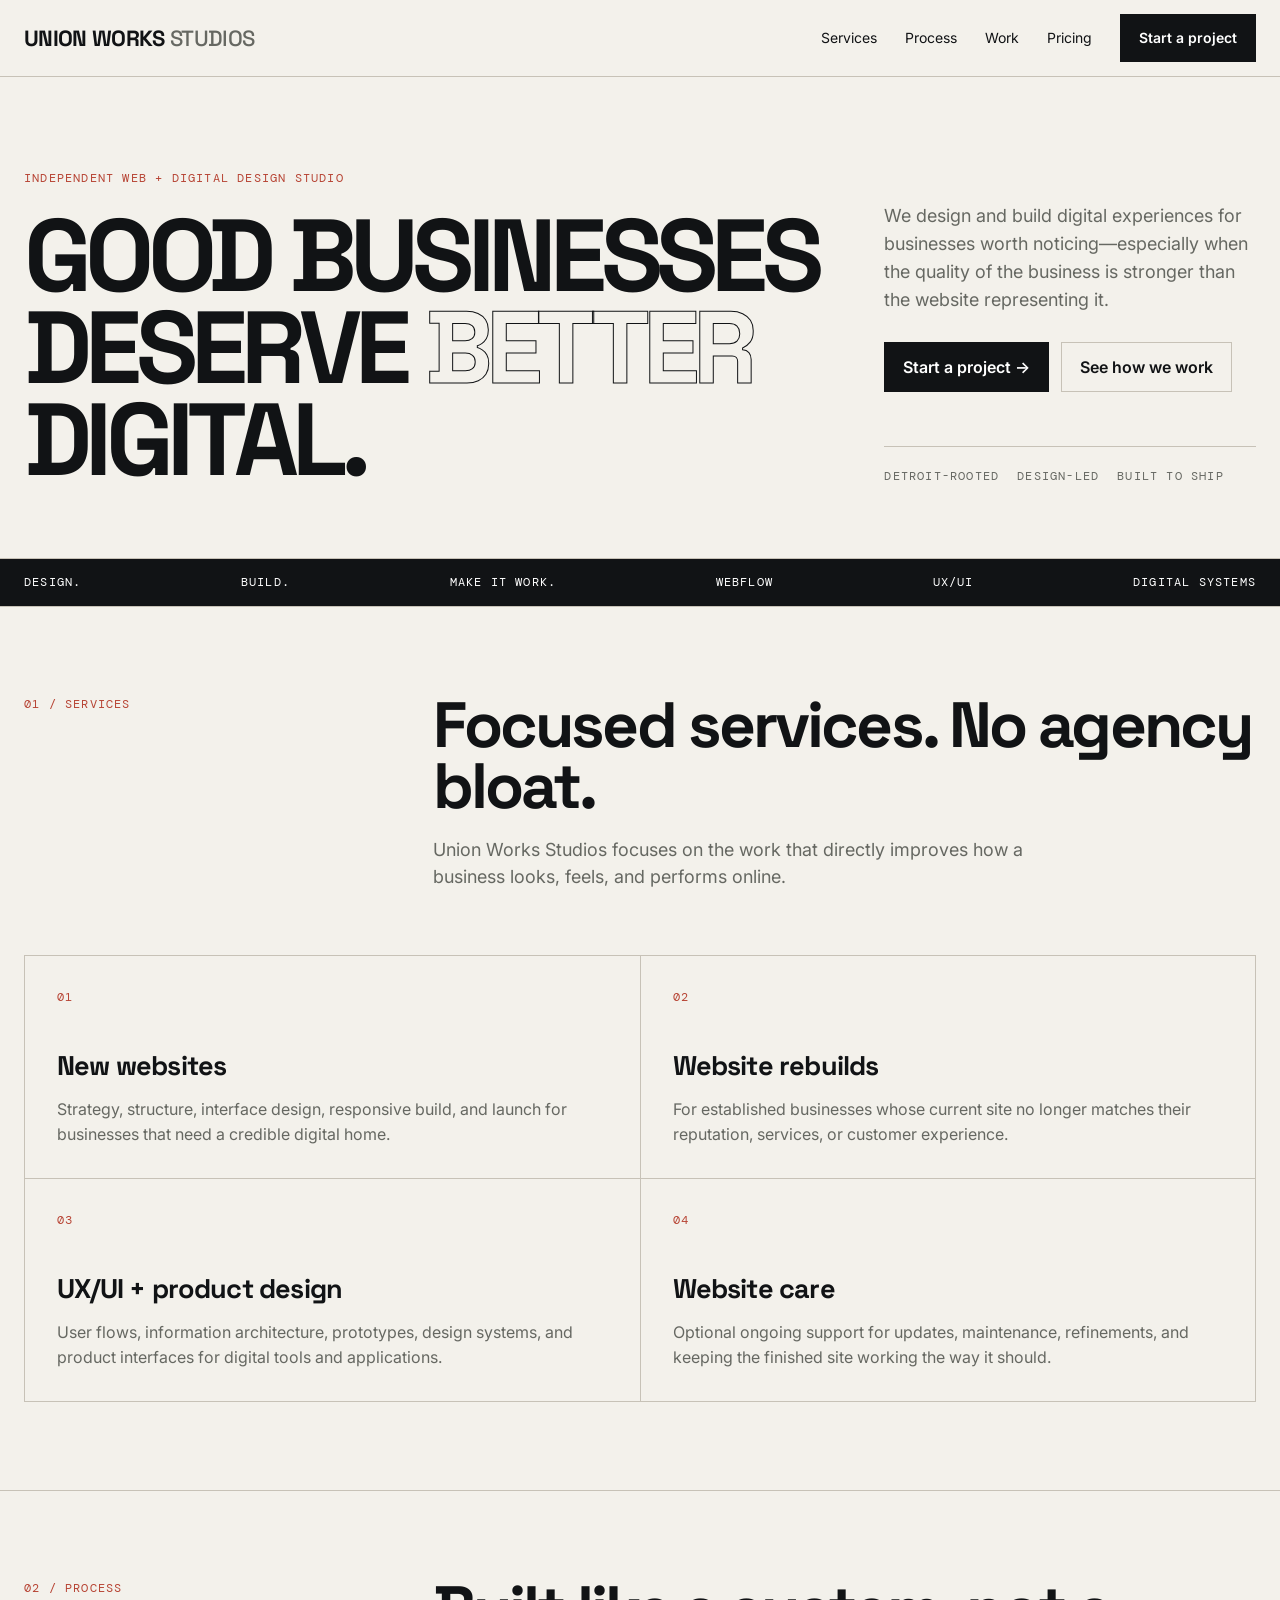
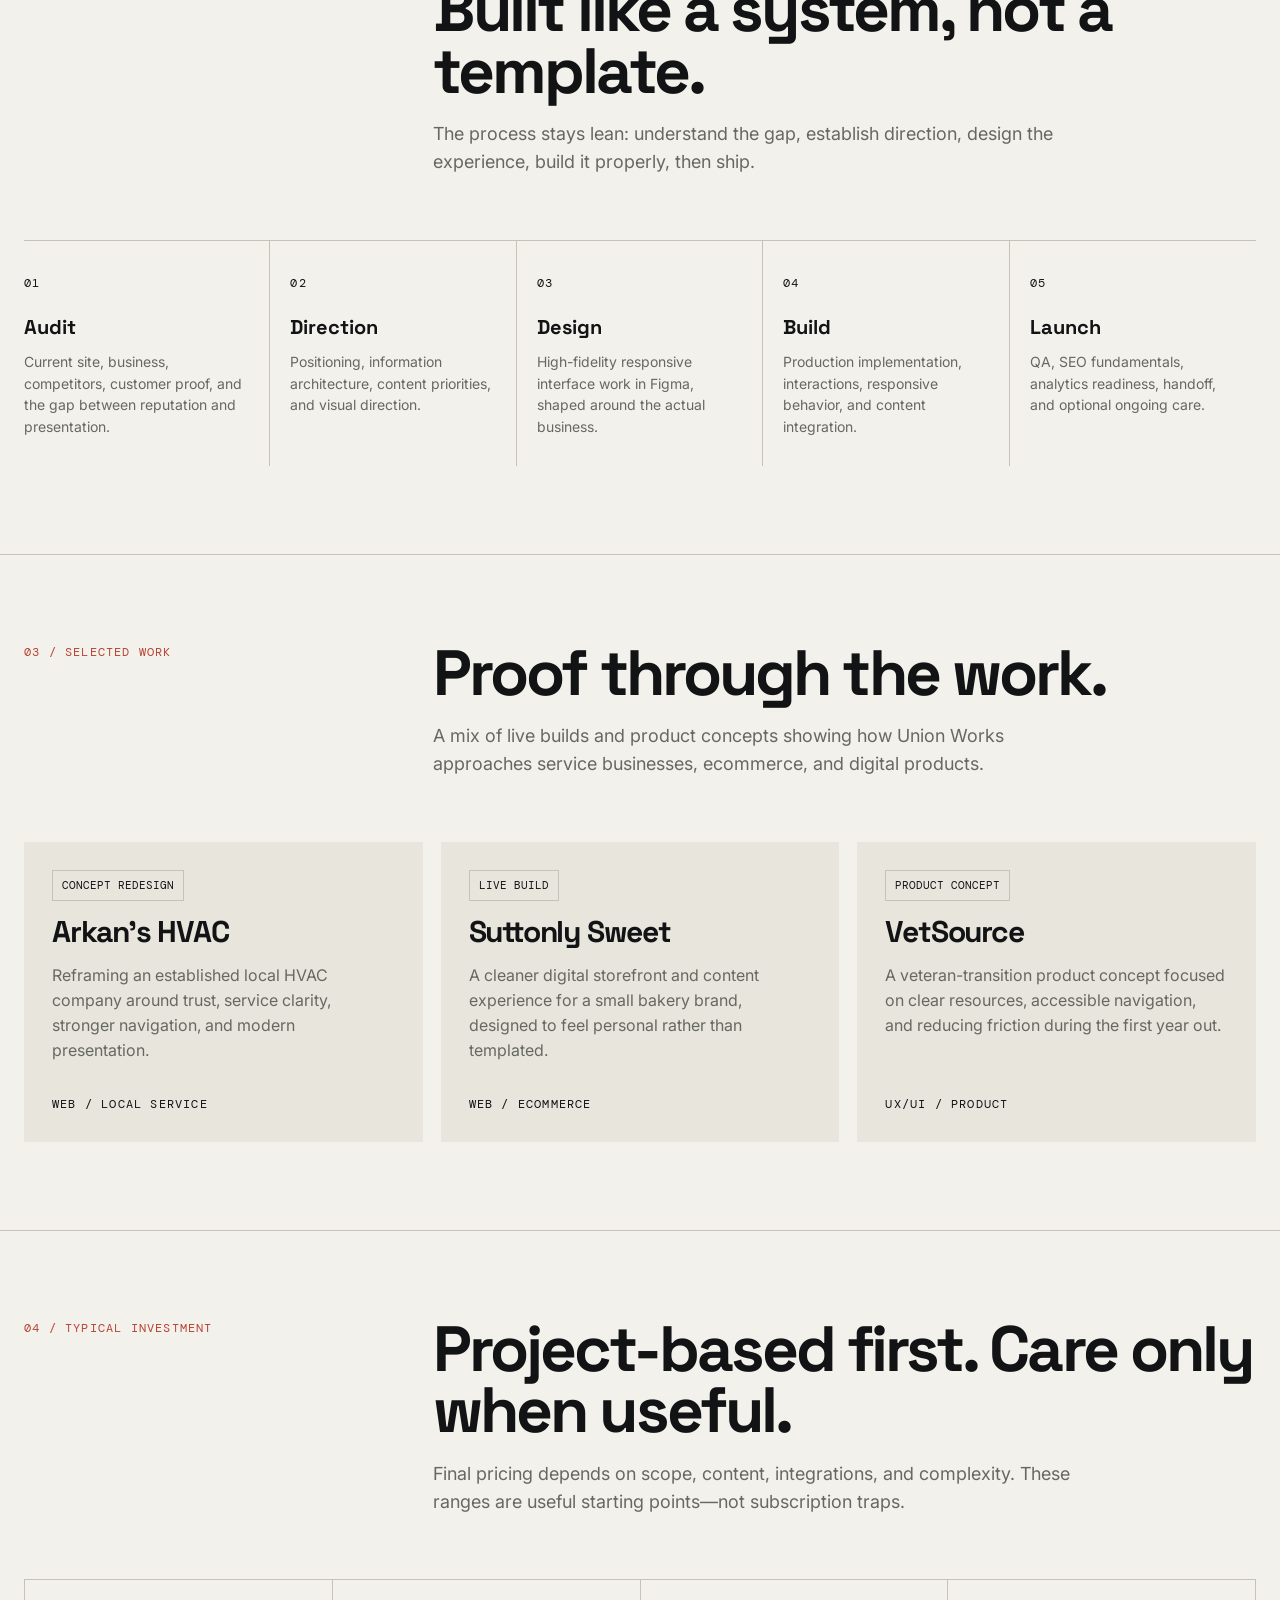
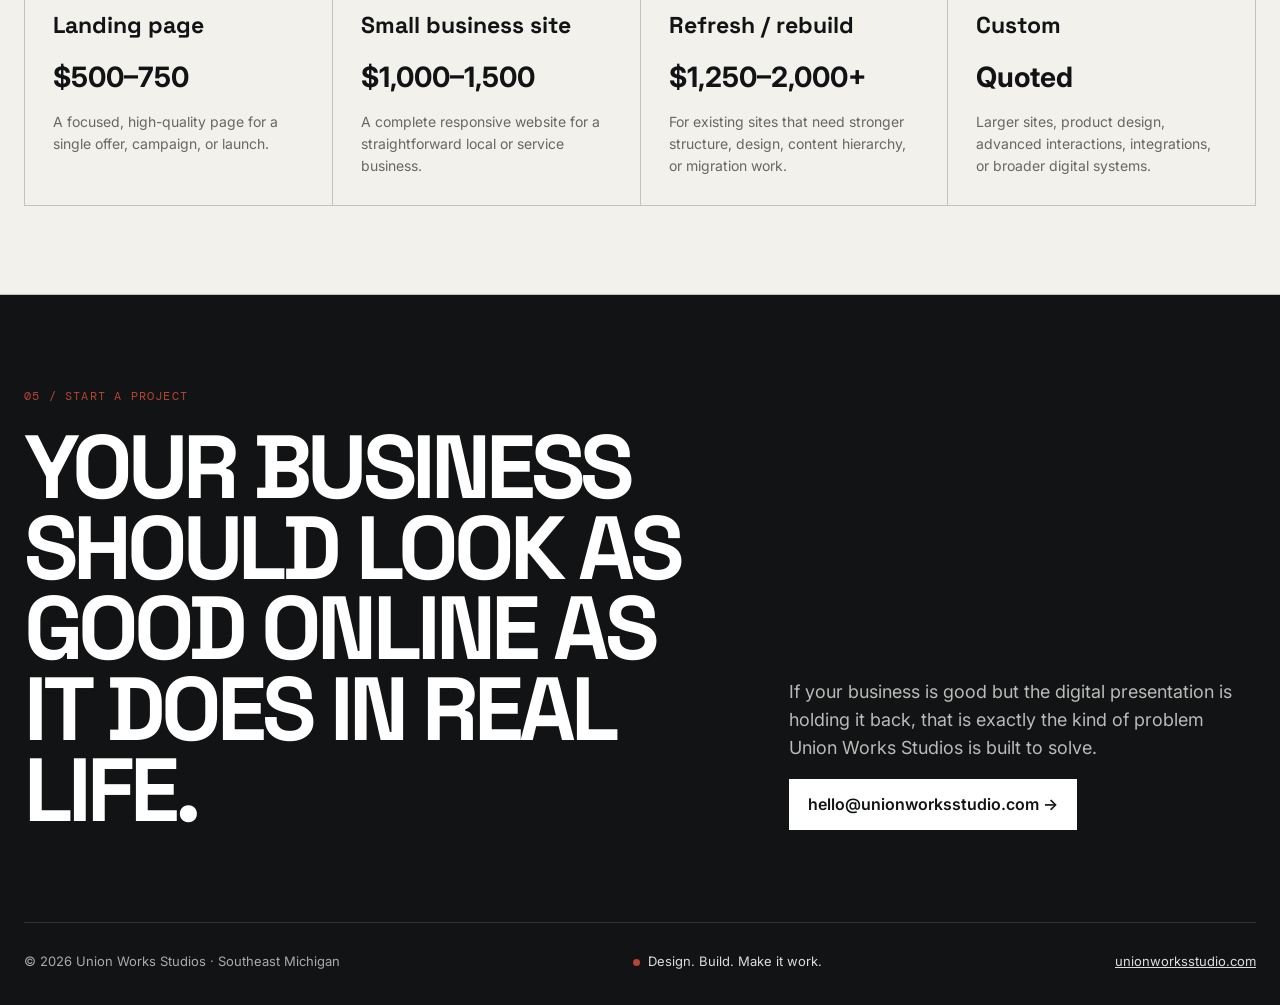
==== union-works-studio-site/index.html @ 0f821aab "Create Union Works Studios public site" ====
<!doctype html>
<html lang="en">
<head>
  <meta charset="utf-8">
  <meta name="viewport" content="width=device-width,initial-scale=1">
  <meta name="description" content="Union Works Studios is an independent web and digital design studio building sharper websites and digital experiences for businesses worth noticing.">
  <title>Union Works Studios — Design. Build. Make it work.</title>
  <link rel="preconnect" href="https://fonts.googleapis.com">
  <link rel="preconnect" href="https://fonts.gstatic.com" crossorigin>
  <link href="https://fonts.googleapis.com/css2?family=DM+Mono:wght@400;500&family=Inter:wght@400;500;600;700&family=Space+Grotesk:wght@500;600;700&display=swap" rel="stylesheet">
  <style>
    :root{--ink:#111315;--paper:#f3f1eb;--panel:#e8e5dc;--line:#c7c2b7;--muted:#666862;--red:#b74434;--max:1240px}
    *{box-sizing:border-box}html{scroll-behavior:smooth}body{margin:0;background:var(--paper);color:var(--ink);font-family:Inter,Arial,sans-serif;line-height:1.55}a{color:inherit}.wrap{width:min(var(--max),calc(100% - 48px));margin:auto}.mono{font-family:"DM Mono",monospace;text-transform:uppercase;letter-spacing:.1em;font-size:12px}.topbar{border-bottom:1px solid var(--line);background:rgba(243,241,235,.94);position:sticky;top:0;z-index:20;backdrop-filter:blur(10px)}nav{height:76px;display:flex;align-items:center;justify-content:space-between;gap:24px}.brand{font-family:"Space Grotesk",sans-serif;font-weight:700;letter-spacing:-.03em;font-size:22px;text-decoration:none}.brand span{font-weight:500;color:var(--muted)}.navlinks{display:flex;gap:28px;align-items:center;font-size:14px}.navlinks a{text-decoration:none}.cta{display:inline-flex;align-items:center;justify-content:center;padding:12px 18px;background:var(--ink);color:#fff;text-decoration:none;font-weight:600;border:1px solid var(--ink);transition:.2s}.cta:hover{background:var(--red);border-color:var(--red)}.hero{padding:92px 0 72px;border-bottom:1px solid var(--line)}.hero-grid{display:grid;grid-template-columns:1.5fr .7fr;gap:64px;align-items:end}.eyebrow{color:var(--red);margin-bottom:22px}.hero h1{font-family:"Space Grotesk",sans-serif;font-size:clamp(58px,8vw,118px);line-height:.9;letter-spacing:-.065em;margin:0;max-width:950px}.hero h1 em{font-style:normal;color:transparent;-webkit-text-stroke:1px var(--ink)}.hero-copy{max-width:420px}.hero-copy p{font-size:18px;color:var(--muted);margin:0 0 28px}.actions{display:flex;gap:12px;flex-wrap:wrap}.ghost{display:inline-flex;padding:12px 18px;border:1px solid var(--line);text-decoration:none;font-weight:600}.hero-note{margin-top:54px;padding-top:20px;border-top:1px solid var(--line);display:flex;gap:18px;flex-wrap:wrap;color:var(--muted)}.ticker{border-bottom:1px solid var(--line);background:var(--ink);color:#fff}.ticker .wrap{display:flex;justify-content:space-between;gap:22px;padding:14px 0;overflow:hidden}.ticker span{white-space:nowrap}.section{padding:88px 0;border-bottom:1px solid var(--line)}.section-head{display:grid;grid-template-columns:.6fr 1.4fr;gap:56px;margin-bottom:46px}.section h2{font-family:"Space Grotesk",sans-serif;font-size:clamp(38px,5vw,68px);line-height:.96;letter-spacing:-.045em;margin:0}.section-intro{font-size:18px;color:var(--muted);max-width:650px}.cards{display:grid;grid-template-columns:repeat(2,1fr);border-top:1px solid var(--line);border-left:1px solid var(--line)}.card{padding:32px;border-right:1px solid var(--line);border-bottom:1px solid var(--line);min-height:220px}.num{color:var(--red);margin-bottom:38px}.card h3{font-family:"Space Grotesk",sans-serif;font-size:27px;letter-spacing:-.03em;margin:0 0 10px}.card p{margin:0;color:var(--muted);max-width:520px}.process{display:grid;grid-template-columns:repeat(5,1fr);border-top:1px solid var(--line)}.step{padding:28px 20px 28px 0;border-right:1px solid var(--line)}.step+.step{padding-left:20px}.step:last-child{border-right:0}.step b{display:block;margin:18px 0 8px;font-family:"Space Grotesk",sans-serif;font-size:20px}.step p{margin:0;color:var(--muted);font-size:14px}.work{display:grid;grid-template-columns:repeat(3,1fr);gap:18px}.work-card{background:var(--panel);padding:28px;min-height:300px;display:flex;flex-direction:column;justify-content:space-between}.work-card h3{font-family:"Space Grotesk",sans-serif;font-size:30px;letter-spacing:-.04em;margin:8px 0}.work-card p{color:var(--muted);margin:0}.tag{display:inline-flex;width:max-content;border:1px solid var(--line);padding:6px 9px;font-size:11px;font-family:"DM Mono",monospace;text-transform:uppercase}.pricing{display:grid;grid-template-columns:repeat(4,1fr);border-top:1px solid var(--line);border-left:1px solid var(--line)}.price{padding:28px;border-right:1px solid var(--line);border-bottom:1px solid var(--line)}.price h3{font-family:"Space Grotesk",sans-serif;margin:0 0 12px;font-size:23px}.price strong{display:block;font-size:28px;margin-bottom:12px}.price p{color:var(--muted);font-size:14px;margin:0}.contact{background:var(--ink);color:#fff;padding:92px 0}.contact-grid{display:grid;grid-template-columns:1.2fr .8fr;gap:64px;align-items:end}.contact h2{font-family:"Space Grotesk",sans-serif;font-size:clamp(50px,7vw,92px);line-height:.9;letter-spacing:-.055em;margin:0}.contact p{color:#b9bbb7;font-size:18px}.contact .cta{background:#fff;color:var(--ink);border-color:#fff}.contact .cta:hover{background:var(--red);border-color:var(--red);color:#fff}footer{background:var(--ink);color:#aaa;padding:0 0 34px}.footer-row{padding-top:28px;border-top:1px solid #333;display:flex;justify-content:space-between;gap:24px;font-size:13px}.footer-row a{color:#ddd}.proof{color:#ddd}.proof::before{content:"";display:inline-block;width:7px;height:7px;background:var(--red);border-radius:50%;margin-right:8px}@media(max-width:900px){.hero-grid,.section-head,.contact-grid{grid-template-columns:1fr}.hero-copy{max-width:650px}.process{grid-template-columns:1fr}.step,.step+.step{padding:22px 0;border-right:0;border-bottom:1px solid var(--line)}.cards,.work,.pricing{grid-template-columns:1fr 1fr}.navlinks a:not(.cta){display:none}}@media(max-width:620px){.wrap{width:min(var(--max),calc(100% - 28px))}nav{height:66px}.brand{font-size:18px}.hero{padding:64px 0 52px}.cards,.work,.pricing{grid-template-columns:1fr}.section{padding:62px 0}.hero h1{font-size:58px}.contact{padding:64px 0}.footer-row{flex-direction:column}}
  </style>
</head>
<body>
  <header class="topbar">
    <nav class="wrap">
      <a class="brand" href="#top">UNION WORKS <span>STUDIOS</span></a>
      <div class="navlinks">
        <a href="#services">Services</a><a href="#process">Process</a><a href="#work">Work</a><a href="#pricing">Pricing</a><a class="cta" href="#contact">Start a project</a>
      </div>
    </nav>
  </header>

  <main id="top">
    <section class="hero">
      <div class="wrap hero-grid">
        <div>
          <div class="mono eyebrow">Independent web + digital design studio</div>
          <h1>GOOD BUSINESSES<br>DESERVE <em>BETTER</em><br>DIGITAL.</h1>
        </div>
        <div class="hero-copy">
          <p>We design and build digital experiences for businesses worth noticing—especially when the quality of the business is stronger than the website representing it.</p>
          <div class="actions"><a class="cta" href="#contact">Start a project →</a><a class="ghost" href="#process">See how we work</a></div>
          <div class="hero-note mono"><span>Detroit-rooted</span><span>Design-led</span><span>Built to ship</span></div>
        </div>
      </div>
    </section>

    <div class="ticker"><div class="wrap mono"><span>Design.</span><span>Build.</span><span>Make it work.</span><span>Webflow</span><span>UX/UI</span><span>Digital systems</span></div></div>

    <section class="section" id="services">
      <div class="wrap">
        <div class="section-head"><div class="mono eyebrow">01 / Services</div><div><h2>Focused services. No agency bloat.</h2><p class="section-intro">Union Works Studios focuses on the work that directly improves how a business looks, feels, and performs online.</p></div></div>
        <div class="cards">
          <article class="card"><div class="mono num">01</div><h3>New websites</h3><p>Strategy, structure, interface design, responsive build, and launch for businesses that need a credible digital home.</p></article>
          <article class="card"><div class="mono num">02</div><h3>Website rebuilds</h3><p>For established businesses whose current site no longer matches their reputation, services, or customer experience.</p></article>
          <article class="card"><div class="mono num">03</div><h3>UX/UI + product design</h3><p>User flows, information architecture, prototypes, design systems, and product interfaces for digital tools and applications.</p></article>
          <article class="card"><div class="mono num">04</div><h3>Website care</h3><p>Optional ongoing support for updates, maintenance, refinements, and keeping the finished site working the way it should.</p></article>
        </div>
      </div>
    </section>

    <section class="section" id="process">
      <div class="wrap">
        <div class="section-head"><div class="mono eyebrow">02 / Process</div><div><h2>Built like a system, not a template.</h2><p class="section-intro">The process stays lean: understand the gap, establish direction, design the experience, build it properly, then ship.</p></div></div>
        <div class="process">
          <div class="step"><span class="mono">01</span><b>Audit</b><p>Current site, business, competitors, customer proof, and the gap between reputation and presentation.</p></div>
          <div class="step"><span class="mono">02</span><b>Direction</b><p>Positioning, information architecture, content priorities, and visual direction.</p></div>
          <div class="step"><span class="mono">03</span><b>Design</b><p>High-fidelity responsive interface work in Figma, shaped around the actual business.</p></div>
          <div class="step"><span class="mono">04</span><b>Build</b><p>Production implementation, interactions, responsive behavior, and content integration.</p></div>
          <div class="step"><span class="mono">05</span><b>Launch</b><p>QA, SEO fundamentals, analytics readiness, handoff, and optional ongoing care.</p></div>
        </div>
      </div>
    </section>

    <section class="section" id="work">
      <div class="wrap">
        <div class="section-head"><div class="mono eyebrow">03 / Selected work</div><div><h2>Proof through the work.</h2><p class="section-intro">A mix of live builds and product concepts showing how Union Works approaches service businesses, ecommerce, and digital products.</p></div></div>
        <div class="work">
          <article class="work-card"><div><span class="tag">Concept redesign</span><h3>Arkan’s HVAC</h3><p>Reframing an established local HVAC company around trust, service clarity, stronger navigation, and modern presentation.</p></div><div class="mono">Web / Local service</div></article>
          <article class="work-card"><div><span class="tag">Live build</span><h3>Suttonly Sweet</h3><p>A cleaner digital storefront and content experience for a small bakery brand, designed to feel personal rather than templated.</p></div><div class="mono">Web / Ecommerce</div></article>
          <article class="work-card"><div><span class="tag">Product concept</span><h3>VetSource</h3><p>A veteran-transition product concept focused on clear resources, accessible navigation, and reducing friction during the first year out.</p></div><div class="mono">UX/UI / Product</div></article>
        </div>
      </div>
    </section>

    <section class="section" id="pricing">
      <div class="wrap">
        <div class="section-head"><div class="mono eyebrow">04 / Typical investment</div><div><h2>Project-based first. Care only when useful.</h2><p class="section-intro">Final pricing depends on scope, content, integrations, and complexity. These ranges are useful starting points—not subscription traps.</p></div></div>
        <div class="pricing">
          <div class="price"><h3>Landing page</h3><strong>$500–750</strong><p>A focused, high-quality page for a single offer, campaign, or launch.</p></div>
          <div class="price"><h3>Small business site</h3><strong>$1,000–1,500</strong><p>A complete responsive website for a straightforward local or service business.</p></div>
          <div class="price"><h3>Refresh / rebuild</h3><strong>$1,250–2,000+</strong><p>For existing sites that need stronger structure, design, content hierarchy, or migration work.</p></div>
          <div class="price"><h3>Custom</h3><strong>Quoted</strong><p>Larger sites, product design, advanced interactions, integrations, or broader digital systems.</p></div>
        </div>
      </div>
    </section>

    <section class="contact" id="contact">
      <div class="wrap contact-grid">
        <div><div class="mono eyebrow">05 / Start a project</div><h2>YOUR BUSINESS SHOULD LOOK AS GOOD ONLINE AS IT DOES IN REAL LIFE.</h2></div>
        <div><p>If your business is good but the digital presentation is holding it back, that is exactly the kind of problem Union Works Studios is built to solve.</p><a class="cta" href="mailto:hello@unionworksstudio.com?subject=Project%20Inquiry%20—%20Union%20Works%20Studios">hello@unionworksstudio.com →</a></div>
      </div>
    </section>
  </main>

  <footer><div class="wrap footer-row"><span>© 2026 Union Works Studios · Southeast Michigan</span><span class="proof">Design. Build. Make it work.</span><a href="https://unionworksstudio.com">unionworksstudio.com</a></div></footer>
</body>
</html>
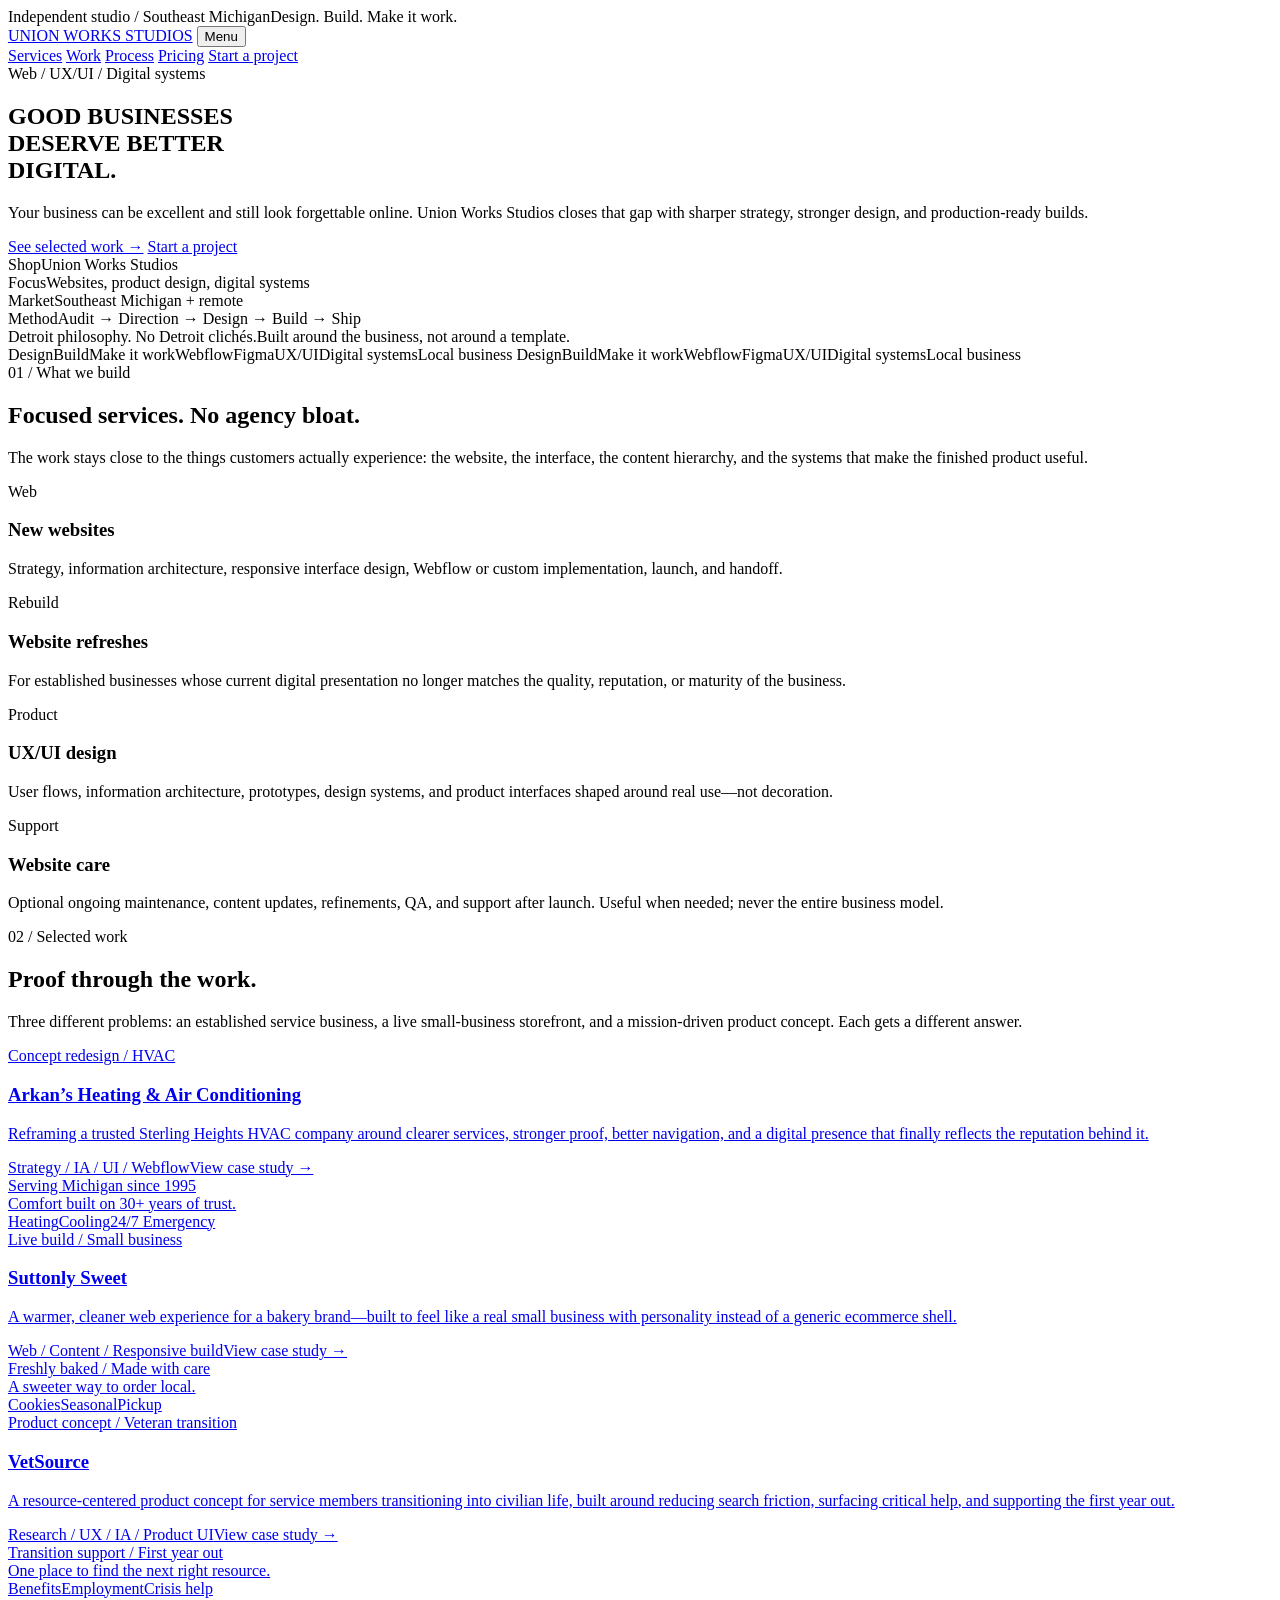
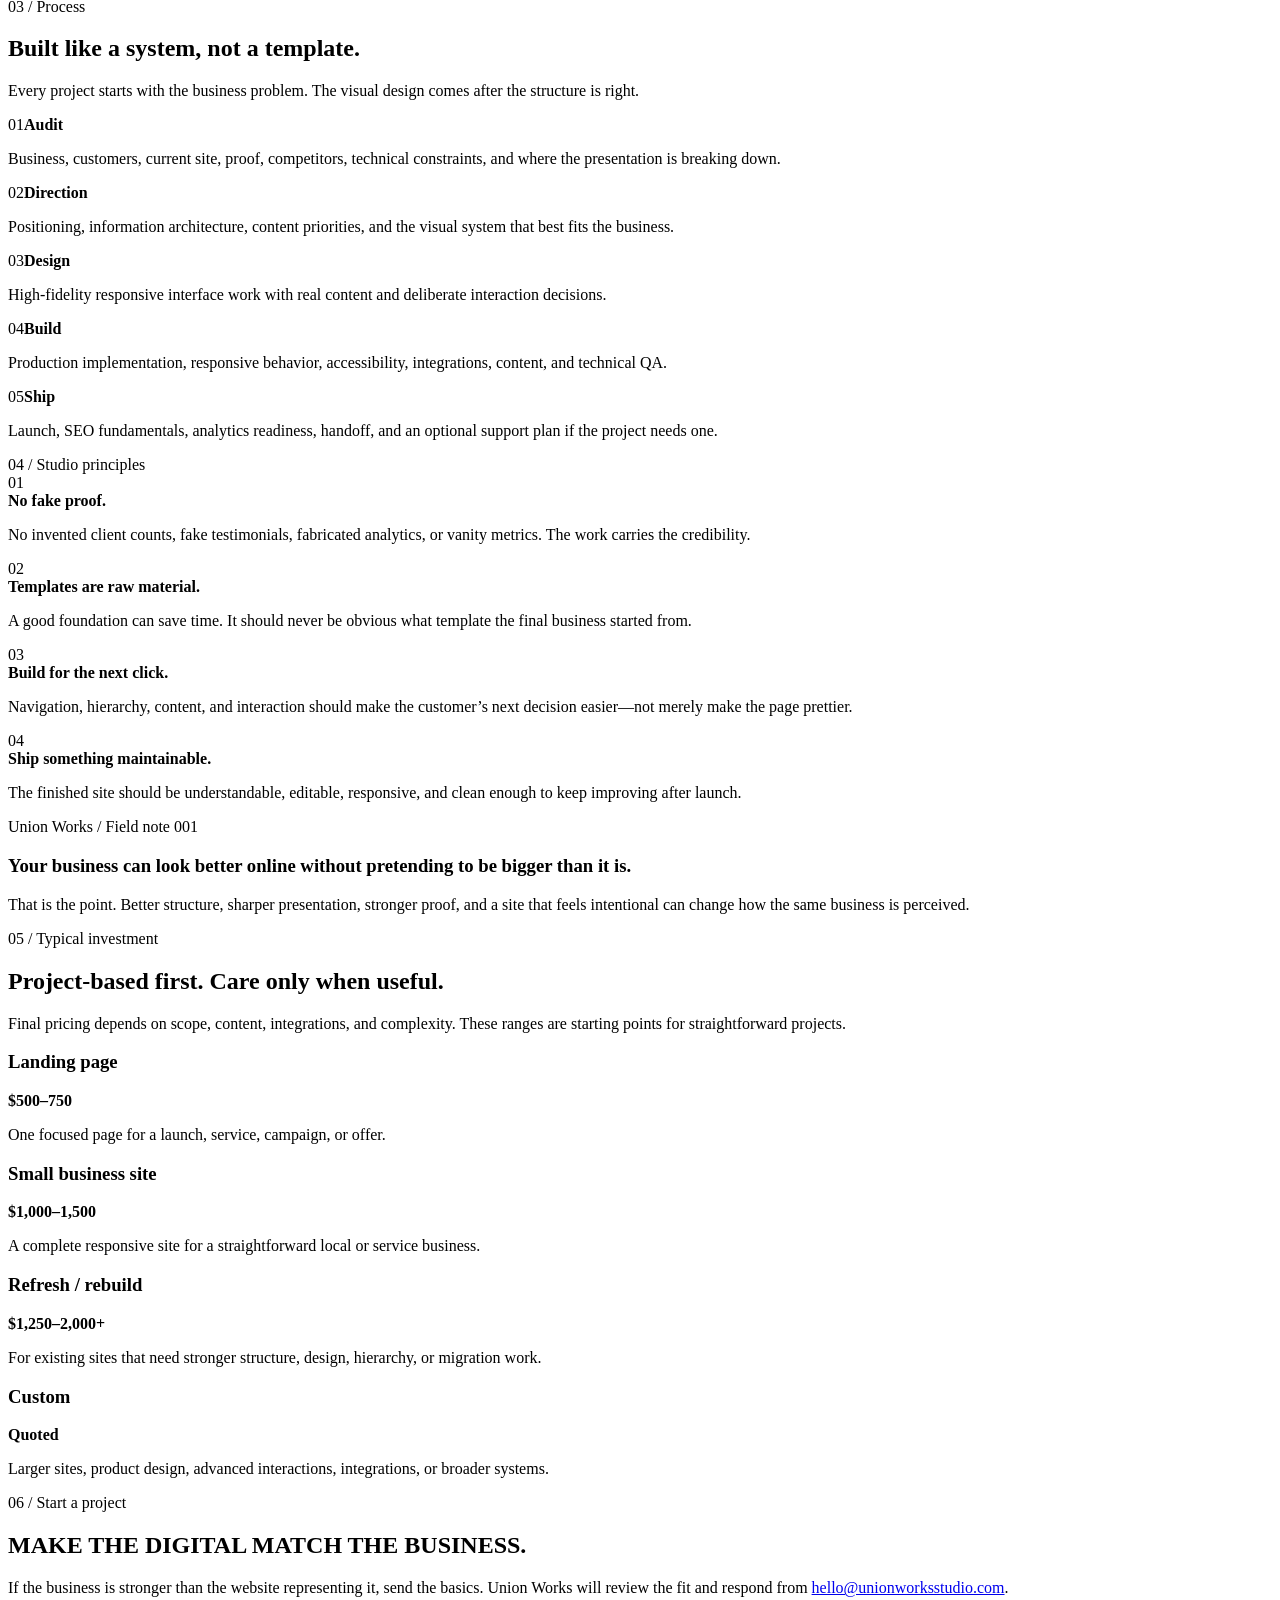
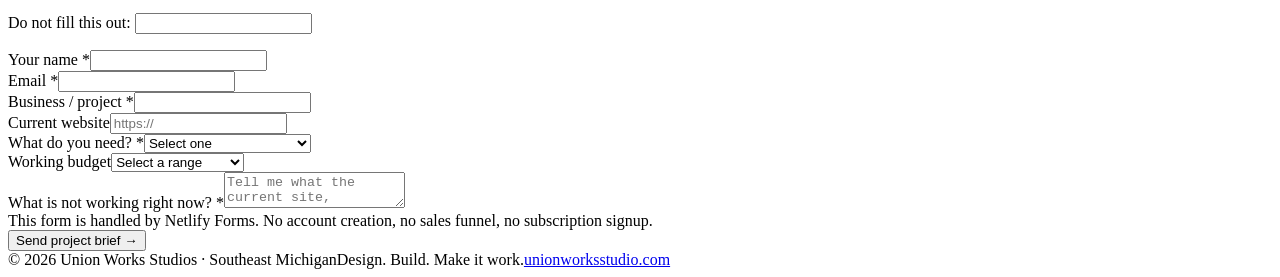
==== commit 028d7d36: "Rebuild Union Works Studios homepage around stronger proof and conversion" ====
--- a/union-works-studio-site/index.html
+++ b/union-works-studio-site/index.html
@@ -3,22 +3,31 @@
 <head>
   <meta charset="utf-8">
   <meta name="viewport" content="width=device-width,initial-scale=1">
-  <meta name="description" content="Union Works Studios is an independent web and digital design studio building sharper websites and digital experiences for businesses worth noticing.">
+  <meta name="description" content="Union Works Studios is an independent web and digital design studio in Southeast Michigan. We design and build sharper websites, UX/UI, and digital experiences for businesses worth noticing.">
+  <meta name="theme-color" content="#111315">
+  <meta property="og:title" content="Union Works Studios — Design. Build. Make it work.">
+  <meta property="og:description" content="Independent web + digital design studio. Good businesses deserve better digital.">
+  <meta property="og:type" content="website">
+  <meta property="og:url" content="https://unionworksstudio.com/">
   <title>Union Works Studios — Design. Build. Make it work.</title>
-  <link rel="preconnect" href="https://fonts.googleapis.com">
-  <link rel="preconnect" href="https://fonts.gstatic.com" crossorigin>
-  <link href="https://fonts.googleapis.com/css2?family=DM+Mono:wght@400;500&family=Inter:wght@400;500;600;700&family=Space+Grotesk:wght@500;600;700&display=swap" rel="stylesheet">
-  <style>
-    :root{--ink:#111315;--paper:#f3f1eb;--panel:#e8e5dc;--line:#c7c2b7;--muted:#666862;--red:#b74434;--max:1240px}
-    *{box-sizing:border-box}html{scroll-behavior:smooth}body{margin:0;background:var(--paper);color:var(--ink);font-family:Inter,Arial,sans-serif;line-height:1.55}a{color:inherit}.wrap{width:min(var(--max),calc(100% - 48px));margin:auto}.mono{font-family:"DM Mono",monospace;text-transform:uppercase;letter-spacing:.1em;font-size:12px}.topbar{border-bottom:1px solid var(--line);background:rgba(243,241,235,.94);position:sticky;top:0;z-index:20;backdrop-filter:blur(10px)}nav{height:76px;display:flex;align-items:center;justify-content:space-between;gap:24px}.brand{font-family:"Space Grotesk",sans-serif;font-weight:700;letter-spacing:-.03em;font-size:22px;text-decoration:none}.brand span{font-weight:500;color:var(--muted)}.navlinks{display:flex;gap:28px;align-items:center;font-size:14px}.navlinks a{text-decoration:none}.cta{display:inline-flex;align-items:center;justify-content:center;padding:12px 18px;background:var(--ink);color:#fff;text-decoration:none;font-weight:600;border:1px solid var(--ink);transition:.2s}.cta:hover{background:var(--red);border-color:var(--red)}.hero{padding:92px 0 72px;border-bottom:1px solid var(--line)}.hero-grid{display:grid;grid-template-columns:1.5fr .7fr;gap:64px;align-items:end}.eyebrow{color:var(--red);margin-bottom:22px}.hero h1{font-family:"Space Grotesk",sans-serif;font-size:clamp(58px,8vw,118px);line-height:.9;letter-spacing:-.065em;margin:0;max-width:950px}.hero h1 em{font-style:normal;color:transparent;-webkit-text-stroke:1px var(--ink)}.hero-copy{max-width:420px}.hero-copy p{font-size:18px;color:var(--muted);margin:0 0 28px}.actions{display:flex;gap:12px;flex-wrap:wrap}.ghost{display:inline-flex;padding:12px 18px;border:1px solid var(--line);text-decoration:none;font-weight:600}.hero-note{margin-top:54px;padding-top:20px;border-top:1px solid var(--line);display:flex;gap:18px;flex-wrap:wrap;color:var(--muted)}.ticker{border-bottom:1px solid var(--line);background:var(--ink);color:#fff}.ticker .wrap{display:flex;justify-content:space-between;gap:22px;padding:14px 0;overflow:hidden}.ticker span{white-space:nowrap}.section{padding:88px 0;border-bottom:1px solid var(--line)}.section-head{display:grid;grid-template-columns:.6fr 1.4fr;gap:56px;margin-bottom:46px}.section h2{font-family:"Space Grotesk",sans-serif;font-size:clamp(38px,5vw,68px);line-height:.96;letter-spacing:-.045em;margin:0}.section-intro{font-size:18px;color:var(--muted);max-width:650px}.cards{display:grid;grid-template-columns:repeat(2,1fr);border-top:1px solid var(--line);border-left:1px solid var(--line)}.card{padding:32px;border-right:1px solid var(--line);border-bottom:1px solid var(--line);min-height:220px}.num{color:var(--red);margin-bottom:38px}.card h3{font-family:"Space Grotesk",sans-serif;font-size:27px;letter-spacing:-.03em;margin:0 0 10px}.card p{margin:0;color:var(--muted);max-width:520px}.process{display:grid;grid-template-columns:repeat(5,1fr);border-top:1px solid var(--line)}.step{padding:28px 20px 28px 0;border-right:1px solid var(--line)}.step+.step{padding-left:20px}.step:last-child{border-right:0}.step b{display:block;margin:18px 0 8px;font-family:"Space Grotesk",sans-serif;font-size:20px}.step p{margin:0;color:var(--muted);font-size:14px}.work{display:grid;grid-template-columns:repeat(3,1fr);gap:18px}.work-card{background:var(--panel);padding:28px;min-height:300px;display:flex;flex-direction:column;justify-content:space-between}.work-card h3{font-family:"Space Grotesk",sans-serif;font-size:30px;letter-spacing:-.04em;margin:8px 0}.work-card p{color:var(--muted);margin:0}.tag{display:inline-flex;width:max-content;border:1px solid var(--line);padding:6px 9px;font-size:11px;font-family:"DM Mono",monospace;text-transform:uppercase}.pricing{display:grid;grid-template-columns:repeat(4,1fr);border-top:1px solid var(--line);border-left:1px solid var(--line)}.price{padding:28px;border-right:1px solid var(--line);border-bottom:1px solid var(--line)}.price h3{font-family:"Space Grotesk",sans-serif;margin:0 0 12px;font-size:23px}.price strong{display:block;font-size:28px;margin-bottom:12px}.price p{color:var(--muted);font-size:14px;margin:0}.contact{background:var(--ink);color:#fff;padding:92px 0}.contact-grid{display:grid;grid-template-columns:1.2fr .8fr;gap:64px;align-items:end}.contact h2{font-family:"Space Grotesk",sans-serif;font-size:clamp(50px,7vw,92px);line-height:.9;letter-spacing:-.055em;margin:0}.contact p{color:#b9bbb7;font-size:18px}.contact .cta{background:#fff;color:var(--ink);border-color:#fff}.contact .cta:hover{background:var(--red);border-color:var(--red);color:#fff}footer{background:var(--ink);color:#aaa;padding:0 0 34px}.footer-row{padding-top:28px;border-top:1px solid #333;display:flex;justify-content:space-between;gap:24px;font-size:13px}.footer-row a{color:#ddd}.proof{color:#ddd}.proof::before{content:"";display:inline-block;width:7px;height:7px;background:var(--red);border-radius:50%;margin-right:8px}@media(max-width:900px){.hero-grid,.section-head,.contact-grid{grid-template-columns:1fr}.hero-copy{max-width:650px}.process{grid-template-columns:1fr}.step,.step+.step{padding:22px 0;border-right:0;border-bottom:1px solid var(--line)}.cards,.work,.pricing{grid-template-columns:1fr 1fr}.navlinks a:not(.cta){display:none}}@media(max-width:620px){.wrap{width:min(var(--max),calc(100% - 28px))}nav{height:66px}.brand{font-size:18px}.hero{padding:64px 0 52px}.cards,.work,.pricing{grid-template-columns:1fr}.section{padding:62px 0}.hero h1{font-size:58px}.contact{padding:64px 0}.footer-row{flex-direction:column}}
-  </style>
+  <link rel="icon" href="/favicon.svg" type="image/svg+xml">
+  <link rel="stylesheet" href="/styles.css">
 </head>
 <body>
+  <div class="statusbar">
+    <div class="wrap mono"><span><i class="status-dot"></i>Independent studio / Southeast Michigan</span><span>Design. Build. Make it work.</span></div>
+  </div>
+
   <header class="topbar">
-    <nav class="wrap">
-      <a class="brand" href="#top">UNION WORKS <span>STUDIOS</span></a>
-      <div class="navlinks">
-        <a href="#services">Services</a><a href="#process">Process</a><a href="#work">Work</a><a href="#pricing">Pricing</a><a class="cta" href="#contact">Start a project</a>
+    <nav class="wrap" aria-label="Primary navigation">
+      <a class="brand" href="#top" aria-label="Union Works Studios home"><i class="brand-mark" aria-hidden="true"></i>UNION WORKS <span>STUDIOS</span></a>
+      <button class="menu-toggle mono" type="button" data-menu-toggle aria-expanded="false" aria-label="Open menu">Menu</button>
+      <div class="navlinks" data-navlinks>
+        <a href="#services">Services</a>
+        <a href="#work">Work</a>
+        <a href="#process">Process</a>
+        <a href="#pricing">Pricing</a>
+        <a class="btn" href="#contact">Start a project</a>
       </div>
     </nav>
   </header>
@@ -27,75 +36,162 @@
     <section class="hero">
       <div class="wrap hero-grid">
         <div>
-          <div class="mono eyebrow">Independent web + digital design studio</div>
-          <h1>GOOD BUSINESSES<br>DESERVE <em>BETTER</em><br>DIGITAL.</h1>
+          <div class="mono eyebrow">Web / UX/UI / Digital systems</div>
+          <h1>GOOD BUSINESSES<br>DESERVE <span class="outline">BETTER</span><br><span class="oxide">DIGITAL.</span></h1>
         </div>
         <div class="hero-copy">
-          <p>We design and build digital experiences for businesses worth noticing—especially when the quality of the business is stronger than the website representing it.</p>
-          <div class="actions"><a class="cta" href="#contact">Start a project →</a><a class="ghost" href="#process">See how we work</a></div>
-          <div class="hero-note mono"><span>Detroit-rooted</span><span>Design-led</span><span>Built to ship</span></div>
+          <p>Your business can be excellent and still look forgettable online. Union Works Studios closes that gap with sharper strategy, stronger design, and production-ready builds.</p>
+          <div class="hero-actions">
+            <a class="btn" href="#work">See selected work →</a>
+            <a class="btn ghost" href="#contact">Start a project</a>
+          </div>
+          <div class="work-order" aria-label="Studio work order">
+            <div class="work-order-row"><span>Shop</span><span>Union Works Studios</span></div>
+            <div class="work-order-row"><span>Focus</span><span>Websites, product design, digital systems</span></div>
+            <div class="work-order-row"><span>Market</span><span>Southeast Michigan + remote</span></div>
+            <div class="work-order-row"><span>Method</span><span>Audit → Direction → Design → Build → Ship</span></div>
+          </div>
+        </div>
+      </div>
+      <div class="wrap hero-foot mono"><span>Detroit philosophy. No Detroit clichés.</span><span>Built around the business, not around a template.</span></div>
+    </section>
+
+    <div class="ticker" aria-hidden="true">
+      <div class="ticker-track mono">
+        <span>Design</span><span>Build</span><span>Make it work</span><span>Webflow</span><span>Figma</span><span>UX/UI</span><span>Digital systems</span><span>Local business</span>
+        <span>Design</span><span>Build</span><span>Make it work</span><span>Webflow</span><span>Figma</span><span>UX/UI</span><span>Digital systems</span><span>Local business</span>
+      </div>
+    </div>
+
+    <section class="section" id="services">
+      <div class="wrap">
+        <div class="section-head">
+          <div class="mono eyebrow">01 / What we build</div>
+          <div><h2>Focused services. No agency bloat.</h2><p class="section-intro">The work stays close to the things customers actually experience: the website, the interface, the content hierarchy, and the systems that make the finished product useful.</p></div>
+        </div>
+        <div class="services">
+          <article class="service" data-code="01"><div class="mono kicker">Web</div><h3>New websites</h3><p>Strategy, information architecture, responsive interface design, Webflow or custom implementation, launch, and handoff.</p></article>
+          <article class="service" data-code="02"><div class="mono kicker">Rebuild</div><h3>Website refreshes</h3><p>For established businesses whose current digital presentation no longer matches the quality, reputation, or maturity of the business.</p></article>
+          <article class="service" data-code="03"><div class="mono kicker">Product</div><h3>UX/UI design</h3><p>User flows, information architecture, prototypes, design systems, and product interfaces shaped around real use—not decoration.</p></article>
+          <article class="service" data-code="04"><div class="mono kicker">Support</div><h3>Website care</h3><p>Optional ongoing maintenance, content updates, refinements, QA, and support after launch. Useful when needed; never the entire business model.</p></article>
         </div>
       </div>
     </section>
 
-    <div class="ticker"><div class="wrap mono"><span>Design.</span><span>Build.</span><span>Make it work.</span><span>Webflow</span><span>UX/UI</span><span>Digital systems</span></div></div>
+    <section class="section" id="work">
+      <div class="wrap">
+        <div class="section-head">
+          <div class="mono eyebrow">02 / Selected work</div>
+          <div><h2>Proof through the work.</h2><p class="section-intro">Three different problems: an established service business, a live small-business storefront, and a mission-driven product concept. Each gets a different answer.</p></div>
+        </div>
 
-    <section class="section" id="services">
-      <div class="wrap">
-        <div class="section-head"><div class="mono eyebrow">01 / Services</div><div><h2>Focused services. No agency bloat.</h2><p class="section-intro">Union Works Studios focuses on the work that directly improves how a business looks, feels, and performs online.</p></div></div>
-        <div class="cards">
-          <article class="card"><div class="mono num">01</div><h3>New websites</h3><p>Strategy, structure, interface design, responsive build, and launch for businesses that need a credible digital home.</p></article>
-          <article class="card"><div class="mono num">02</div><h3>Website rebuilds</h3><p>For established businesses whose current site no longer matches their reputation, services, or customer experience.</p></article>
-          <article class="card"><div class="mono num">03</div><h3>UX/UI + product design</h3><p>User flows, information architecture, prototypes, design systems, and product interfaces for digital tools and applications.</p></article>
-          <article class="card"><div class="mono num">04</div><h3>Website care</h3><p>Optional ongoing support for updates, maintenance, refinements, and keeping the finished site working the way it should.</p></article>
+        <div class="project-list">
+          <a class="project" href="/arkan-hvac.html">
+            <div class="project-copy">
+              <div><span class="mono eyebrow">Concept redesign / HVAC</span><h3>Arkan’s Heating & Air Conditioning</h3><p>Reframing a trusted Sterling Heights HVAC company around clearer services, stronger proof, better navigation, and a digital presence that finally reflects the reputation behind it.</p></div>
+              <div class="project-meta"><span class="mono">Strategy / IA / UI / Webflow</span><span class="project-link">View case study →</span></div>
+            </div>
+            <div class="project-visual arkans">
+              <div class="browser"><div class="browser-bar"><i class="dot"></i><i class="dot"></i><i class="dot"></i></div><div class="browser-body"><div class="browser-kicker">Serving Michigan since 1995</div><div class="browser-title">Comfort built on 30+ years of trust.</div><div class="browser-pills"><span class="browser-pill">Heating</span><span class="browser-pill">Cooling</span><span class="browser-pill">24/7 Emergency</span></div><div class="browser-blocks"><div class="browser-block"></div><div class="browser-block"></div></div></div></div>
+            </div>
+          </a>
+
+          <a class="project" href="/suttonly-sweet.html">
+            <div class="project-copy">
+              <div><span class="mono eyebrow">Live build / Small business</span><h3>Suttonly Sweet</h3><p>A warmer, cleaner web experience for a bakery brand—built to feel like a real small business with personality instead of a generic ecommerce shell.</p></div>
+              <div class="project-meta"><span class="mono">Web / Content / Responsive build</span><span class="project-link">View case study →</span></div>
+            </div>
+            <div class="project-visual sutton">
+              <div class="browser"><div class="browser-bar"><i class="dot"></i><i class="dot"></i><i class="dot"></i></div><div class="browser-body"><div class="browser-kicker">Freshly baked / Made with care</div><div class="browser-title">A sweeter way to order local.</div><div class="browser-pills"><span class="browser-pill">Cookies</span><span class="browser-pill">Seasonal</span><span class="browser-pill">Pickup</span></div><div class="browser-blocks"><div class="browser-block"></div><div class="browser-block"></div></div></div></div>
+            </div>
+          </a>
+
+          <a class="project" href="/vetsource.html">
+            <div class="project-copy">
+              <div><span class="mono eyebrow">Product concept / Veteran transition</span><h3>VetSource</h3><p>A resource-centered product concept for service members transitioning into civilian life, built around reducing search friction, surfacing critical help, and supporting the first year out.</p></div>
+              <div class="project-meta"><span class="mono">Research / UX / IA / Product UI</span><span class="project-link">View case study →</span></div>
+            </div>
+            <div class="project-visual vetsource">
+              <div class="browser"><div class="browser-bar"><i class="dot"></i><i class="dot"></i><i class="dot"></i></div><div class="browser-body"><div class="browser-kicker">Transition support / First year out</div><div class="browser-title">One place to find the next right resource.</div><div class="browser-pills"><span class="browser-pill">Benefits</span><span class="browser-pill">Employment</span><span class="browser-pill">Crisis help</span></div><div class="browser-blocks"><div class="browser-block"></div><div class="browser-block"></div></div></div></div>
+            </div>
+          </a>
         </div>
       </div>
     </section>
 
     <section class="section" id="process">
       <div class="wrap">
-        <div class="section-head"><div class="mono eyebrow">02 / Process</div><div><h2>Built like a system, not a template.</h2><p class="section-intro">The process stays lean: understand the gap, establish direction, design the experience, build it properly, then ship.</p></div></div>
+        <div class="section-head">
+          <div class="mono eyebrow">03 / Process</div>
+          <div><h2>Built like a system, not a template.</h2><p class="section-intro">Every project starts with the business problem. The visual design comes after the structure is right.</p></div>
+        </div>
         <div class="process">
-          <div class="step"><span class="mono">01</span><b>Audit</b><p>Current site, business, competitors, customer proof, and the gap between reputation and presentation.</p></div>
-          <div class="step"><span class="mono">02</span><b>Direction</b><p>Positioning, information architecture, content priorities, and visual direction.</p></div>
-          <div class="step"><span class="mono">03</span><b>Design</b><p>High-fidelity responsive interface work in Figma, shaped around the actual business.</p></div>
-          <div class="step"><span class="mono">04</span><b>Build</b><p>Production implementation, interactions, responsive behavior, and content integration.</p></div>
-          <div class="step"><span class="mono">05</span><b>Launch</b><p>QA, SEO fundamentals, analytics readiness, handoff, and optional ongoing care.</p></div>
+          <div class="step"><span class="mono eyebrow">01</span><b>Audit</b><p>Business, customers, current site, proof, competitors, technical constraints, and where the presentation is breaking down.</p></div>
+          <div class="step"><span class="mono eyebrow">02</span><b>Direction</b><p>Positioning, information architecture, content priorities, and the visual system that best fits the business.</p></div>
+          <div class="step"><span class="mono eyebrow">03</span><b>Design</b><p>High-fidelity responsive interface work with real content and deliberate interaction decisions.</p></div>
+          <div class="step"><span class="mono eyebrow">04</span><b>Build</b><p>Production implementation, responsive behavior, accessibility, integrations, content, and technical QA.</p></div>
+          <div class="step"><span class="mono eyebrow">05</span><b>Ship</b><p>Launch, SEO fundamentals, analytics readiness, handoff, and an optional support plan if the project needs one.</p></div>
         </div>
       </div>
     </section>
 
-    <section class="section" id="work">
-      <div class="wrap">
-        <div class="section-head"><div class="mono eyebrow">03 / Selected work</div><div><h2>Proof through the work.</h2><p class="section-intro">A mix of live builds and product concepts showing how Union Works approaches service businesses, ecommerce, and digital products.</p></div></div>
-        <div class="work">
-          <article class="work-card"><div><span class="tag">Concept redesign</span><h3>Arkan’s HVAC</h3><p>Reframing an established local HVAC company around trust, service clarity, stronger navigation, and modern presentation.</p></div><div class="mono">Web / Local service</div></article>
-          <article class="work-card"><div><span class="tag">Live build</span><h3>Suttonly Sweet</h3><p>A cleaner digital storefront and content experience for a small bakery brand, designed to feel personal rather than templated.</p></div><div class="mono">Web / Ecommerce</div></article>
-          <article class="work-card"><div><span class="tag">Product concept</span><h3>VetSource</h3><p>A veteran-transition product concept focused on clear resources, accessible navigation, and reducing friction during the first year out.</p></div><div class="mono">UX/UI / Product</div></article>
+    <section class="section">
+      <div class="wrap principles">
+        <div>
+          <div class="mono eyebrow">04 / Studio principles</div>
+          <div class="principle-list">
+            <div class="principle"><span class="mono">01</span><div><b>No fake proof.</b><p>No invented client counts, fake testimonials, fabricated analytics, or vanity metrics. The work carries the credibility.</p></div></div>
+            <div class="principle"><span class="mono">02</span><div><b>Templates are raw material.</b><p>A good foundation can save time. It should never be obvious what template the final business started from.</p></div></div>
+            <div class="principle"><span class="mono">03</span><div><b>Build for the next click.</b><p>Navigation, hierarchy, content, and interaction should make the customer’s next decision easier—not merely make the page prettier.</p></div></div>
+            <div class="principle"><span class="mono">04</span><div><b>Ship something maintainable.</b><p>The finished site should be understandable, editable, responsive, and clean enough to keep improving after launch.</p></div></div>
+          </div>
         </div>
+        <aside class="note-panel"><div class="mono">Union Works / Field note 001</div><h3>Your business can look better online without pretending to be bigger than it is.</h3><p>That is the point. Better structure, sharper presentation, stronger proof, and a site that feels intentional can change how the same business is perceived.</p></aside>
       </div>
     </section>
 
     <section class="section" id="pricing">
       <div class="wrap">
-        <div class="section-head"><div class="mono eyebrow">04 / Typical investment</div><div><h2>Project-based first. Care only when useful.</h2><p class="section-intro">Final pricing depends on scope, content, integrations, and complexity. These ranges are useful starting points—not subscription traps.</p></div></div>
+        <div class="section-head">
+          <div class="mono eyebrow">05 / Typical investment</div>
+          <div><h2>Project-based first. Care only when useful.</h2><p class="section-intro">Final pricing depends on scope, content, integrations, and complexity. These ranges are starting points for straightforward projects.</p></div>
+        </div>
         <div class="pricing">
-          <div class="price"><h3>Landing page</h3><strong>$500–750</strong><p>A focused, high-quality page for a single offer, campaign, or launch.</p></div>
-          <div class="price"><h3>Small business site</h3><strong>$1,000–1,500</strong><p>A complete responsive website for a straightforward local or service business.</p></div>
-          <div class="price"><h3>Refresh / rebuild</h3><strong>$1,250–2,000+</strong><p>For existing sites that need stronger structure, design, content hierarchy, or migration work.</p></div>
-          <div class="price"><h3>Custom</h3><strong>Quoted</strong><p>Larger sites, product design, advanced interactions, integrations, or broader digital systems.</p></div>
+          <div class="price"><h3>Landing page</h3><strong>$500–750</strong><p>One focused page for a launch, service, campaign, or offer.</p></div>
+          <div class="price"><h3>Small business site</h3><strong>$1,000–1,500</strong><p>A complete responsive site for a straightforward local or service business.</p></div>
+          <div class="price"><h3>Refresh / rebuild</h3><strong>$1,250–2,000+</strong><p>For existing sites that need stronger structure, design, hierarchy, or migration work.</p></div>
+          <div class="price"><h3>Custom</h3><strong>Quoted</strong><p>Larger sites, product design, advanced interactions, integrations, or broader systems.</p></div>
         </div>
       </div>
     </section>
 
     <section class="contact" id="contact">
       <div class="wrap contact-grid">
-        <div><div class="mono eyebrow">05 / Start a project</div><h2>YOUR BUSINESS SHOULD LOOK AS GOOD ONLINE AS IT DOES IN REAL LIFE.</h2></div>
-        <div><p>If your business is good but the digital presentation is holding it back, that is exactly the kind of problem Union Works Studios is built to solve.</p><a class="cta" href="mailto:hello@unionworksstudio.com?subject=Project%20Inquiry%20—%20Union%20Works%20Studios">hello@unionworksstudio.com →</a></div>
+        <div>
+          <div class="mono eyebrow">06 / Start a project</div>
+          <h2>MAKE THE DIGITAL MATCH THE BUSINESS.</h2>
+          <p>If the business is stronger than the website representing it, send the basics. Union Works will review the fit and respond from <a href="mailto:hello@unionworksstudio.com">hello@unionworksstudio.com</a>.</p>
+        </div>
+        <form class="contact-form" name="project-inquiry" method="POST" action="/thanks.html" data-netlify="true" netlify-honeypot="company-site-confirm">
+          <input type="hidden" name="form-name" value="project-inquiry">
+          <p class="honeypot"><label>Do not fill this out: <input name="company-site-confirm"></label></p>
+          <div class="field"><label for="name">Your name *</label><input id="name" name="name" type="text" required autocomplete="name"></div>
+          <div class="field"><label for="email">Email *</label><input id="email" name="email" type="email" required autocomplete="email"></div>
+          <div class="field"><label for="business">Business / project *</label><input id="business" name="business" type="text" required></div>
+          <div class="field"><label for="website">Current website</label><input id="website" name="website" type="url" placeholder="https://"></div>
+          <div class="field"><label for="project-type">What do you need? *</label><select id="project-type" name="project-type" required><option value="">Select one</option><option>New website</option><option>Website refresh / rebuild</option><option>UX/UI or product design</option><option>Website care</option><option>Not sure yet</option></select></div>
+          <div class="field"><label for="budget">Working budget</label><select id="budget" name="budget"><option value="">Select a range</option><option>Under $750</option><option>$750–1,500</option><option>$1,500–3,000</option><option>$3,000+</option><option>Need help scoping</option></select></div>
+          <div class="field full"><label for="message">What is not working right now? *</label><textarea id="message" name="message" required placeholder="Tell me what the current site, product, or digital experience is failing to do."></textarea></div>
+          <div class="form-note">This form is handled by Netlify Forms. No account creation, no sales funnel, no subscription signup.</div>
+          <button class="btn light" type="submit">Send project brief →</button>
+        </form>
       </div>
     </section>
   </main>
 
-  <footer><div class="wrap footer-row"><span>© 2026 Union Works Studios · Southeast Michigan</span><span class="proof">Design. Build. Make it work.</span><a href="https://unionworksstudio.com">unionworksstudio.com</a></div></footer>
+  <footer>
+    <div class="wrap footer-row"><span>© 2026 Union Works Studios · Southeast Michigan</span><span class="proof">Design. Build. Make it work.</span><a href="https://unionworksstudio.com">unionworksstudio.com</a></div>
+  </footer>
+  <script src="/site.js" defer></script>
 </body>
 </html>
